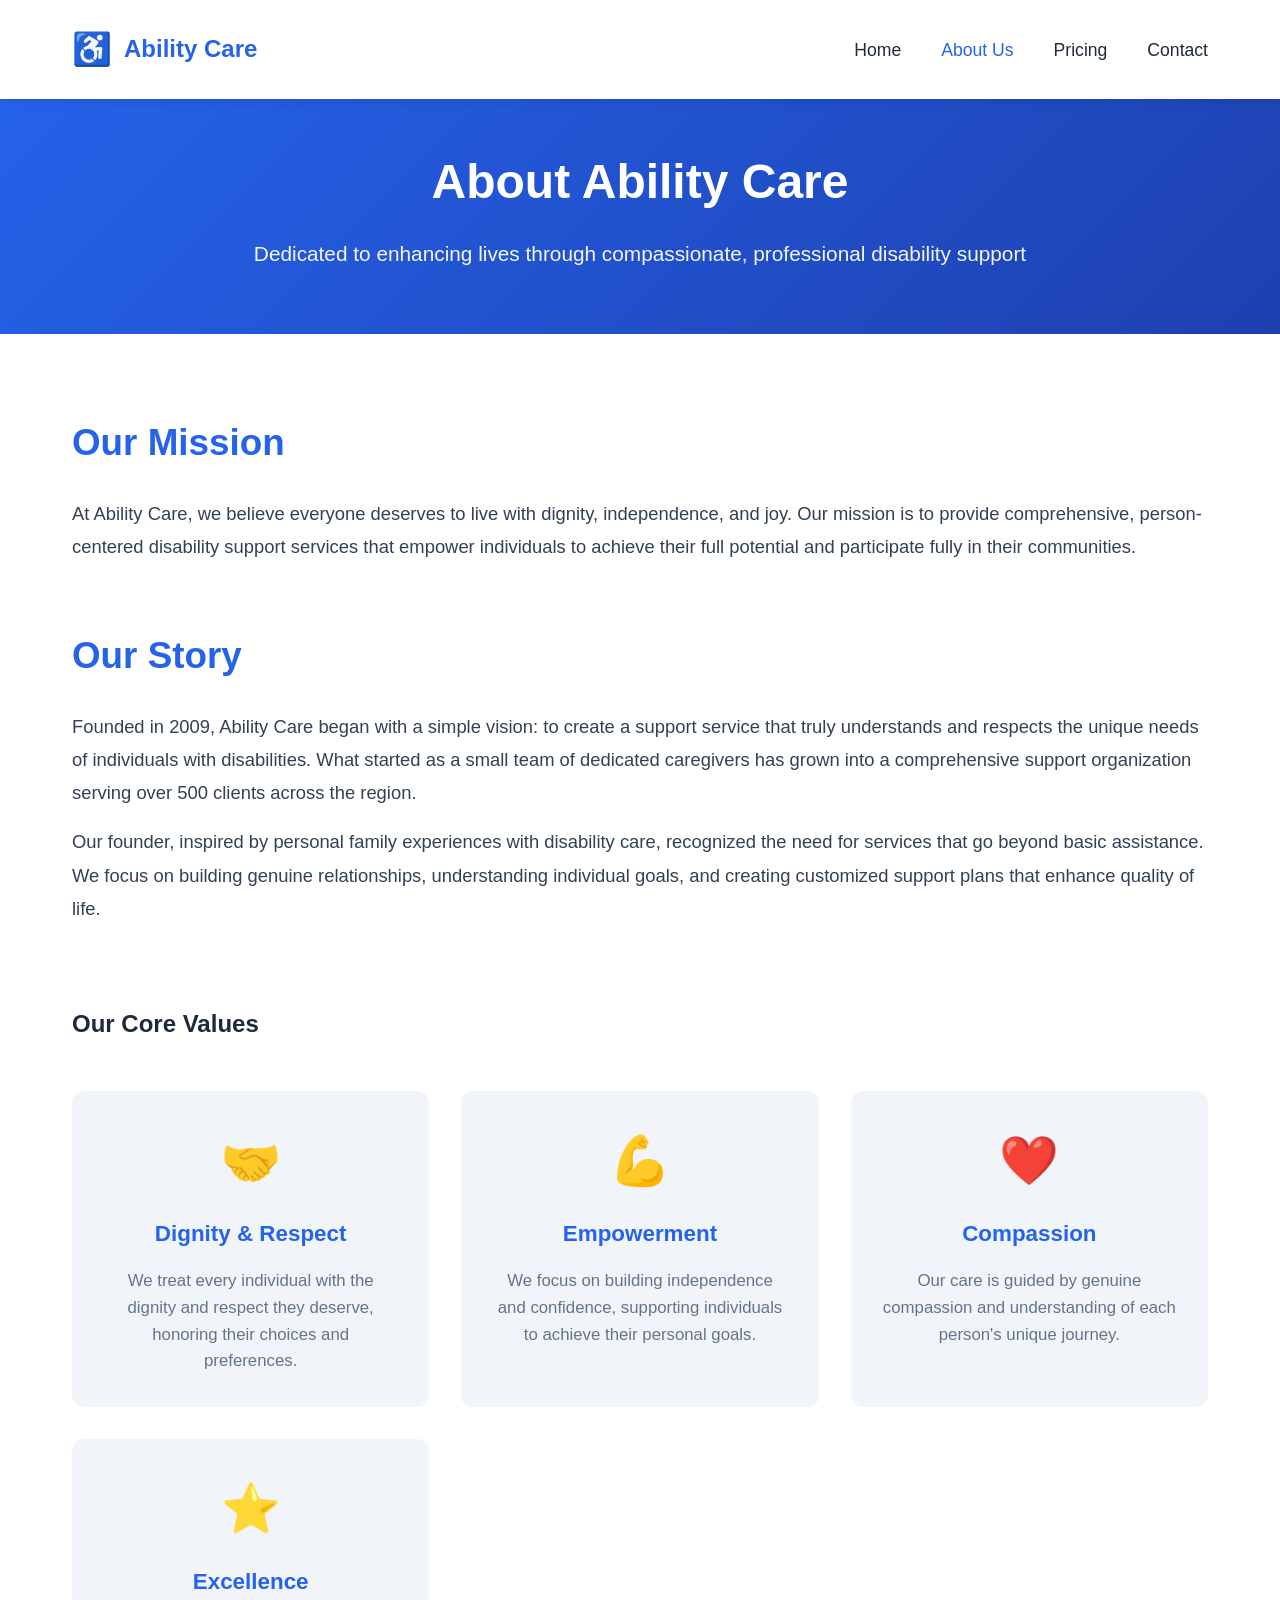
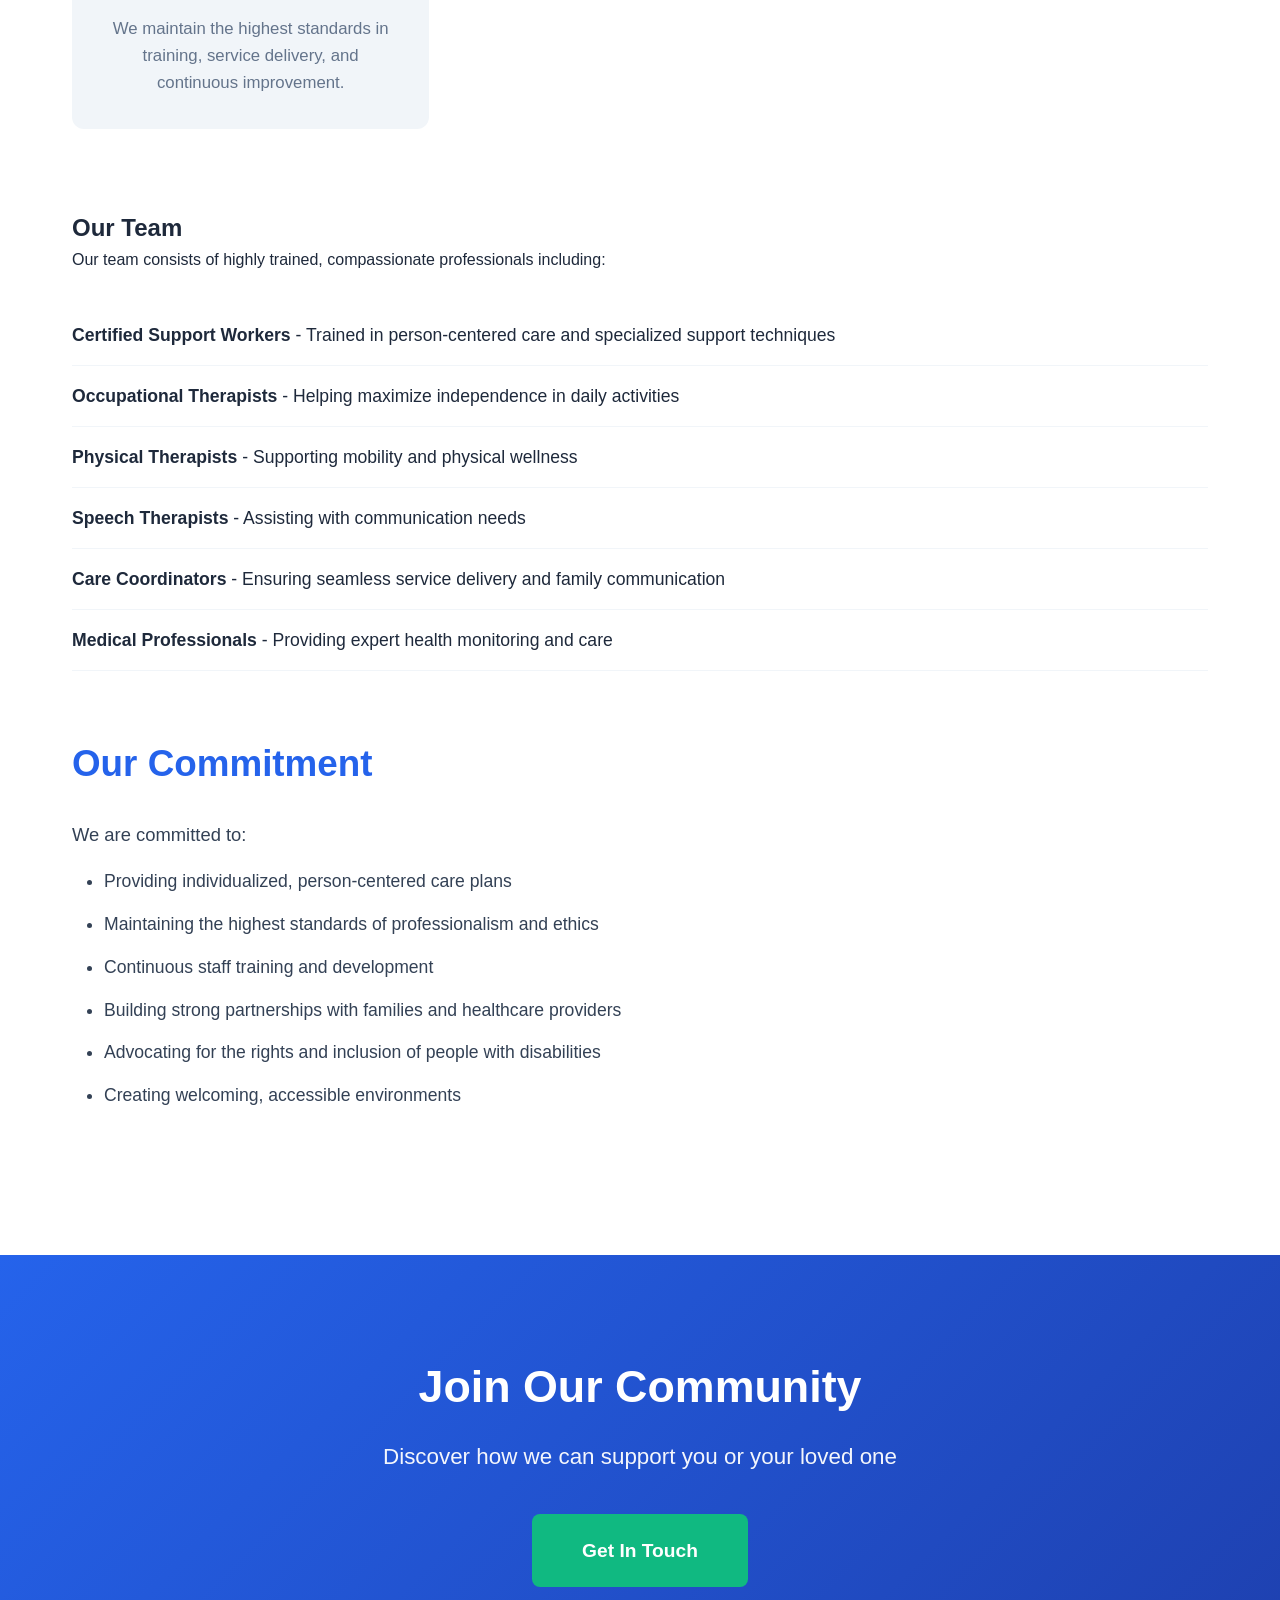
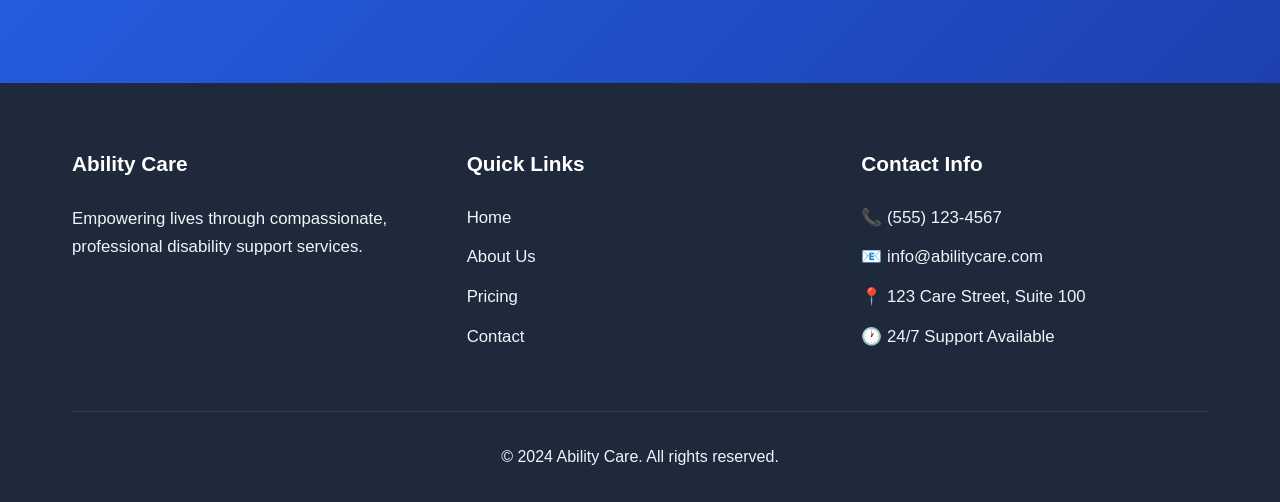
==== static/about.html @ 1b0aa0af "sdss" ====
<!DOCTYPE html>
<html lang="en">

<head>
    <meta charset="UTF-8">
    <meta name="viewport" content="width=device-width, initial-scale=1.0">
    <title>About Us - Ability Care</title>
    <link rel="stylesheet" href="style.css">
</head>

<body>
    <header>
        <nav>
            <div class="logo">
                <span class="logo-icon">♿</span>
                <span class="logo-text">Ability Care</span>
            </div>
            <ul class="nav-links">
                <li><a href="/">Home</a></li>
                <li><a href="/about-us" class="active">About Us</a></li>
                <li><a href="/pricing">Pricing</a></li>
                <li><a href="/contact-us">Contact</a></li>
            </ul>
            <button class="mobile-menu-btn" aria-label="Toggle menu">☰</button>
        </nav>
    </header>

    <section class="page-hero">
        <div class="container">
            <h1>About Ability Care</h1>
            <p>Dedicated to enhancing lives through compassionate, professional disability support</p>
        </div>
    </section>

    <section class="about-content">
        <div class="container">
            <div class="content-block">
                <h2>Our Mission</h2>
                <p>At Ability Care, we believe everyone deserves to live with dignity, independence, and joy. Our
                    mission is to provide comprehensive, person-centered disability support services that empower
                    individuals to achieve their full potential and participate fully in their communities.</p>
            </div>

            <div class="content-block">
                <h2>Our Story</h2>
                <p>Founded in 2009, Ability Care began with a simple vision: to create a support service that truly
                    understands and respects the unique needs of individuals with disabilities. What started as a small
                    team of dedicated caregivers has grown into a comprehensive support organization serving over 500
                    clients across the region.</p>
                <p>Our founder, inspired by personal family experiences with disability care, recognized the need for
                    services that go beyond basic assistance. We focus on building genuine relationships, understanding
                    individual goals, and creating customized support plans that enhance quality of life.</p>
            </div>

            <div class="values-section">
                <h2>Our Core Values</h2>
                <div class="values-grid">
                    <div class="value-card">
                        <div class="value-icon">🤝</div>
                        <h3>Dignity & Respect</h3>
                        <p>We treat every individual with the dignity and respect they deserve, honoring their choices
                            and preferences.</p>
                    </div>
                    <div class="value-card">
                        <div class="value-icon">💪</div>
                        <h3>Empowerment</h3>
                        <p>We focus on building independence and confidence, supporting individuals to achieve their
                            personal goals.</p>
                    </div>
                    <div class="value-card">
                        <div class="value-icon">❤️</div>
                        <h3>Compassion</h3>
                        <p>Our care is guided by genuine compassion and understanding of each person's unique journey.
                        </p>
                    </div>
                    <div class="value-card">
                        <div class="value-icon">⭐</div>
                        <h3>Excellence</h3>
                        <p>We maintain the highest standards in training, service delivery, and continuous improvement.
                        </p>
                    </div>
                </div>
            </div>

            <div class="team-section">
                <h2>Our Team</h2>
                <p>Our team consists of highly trained, compassionate professionals including:</p>
                <ul class="team-list">
                    <li><strong>Certified Support Workers</strong> - Trained in person-centered care and specialized
                        support techniques</li>
                    <li><strong>Occupational Therapists</strong> - Helping maximize independence in daily activities
                    </li>
                    <li><strong>Physical Therapists</strong> - Supporting mobility and physical wellness</li>
                    <li><strong>Speech Therapists</strong> - Assisting with communication needs</li>
                    <li><strong>Care Coordinators</strong> - Ensuring seamless service delivery and family communication
                    </li>
                    <li><strong>Medical Professionals</strong> - Providing expert health monitoring and care</li>
                </ul>
            </div>

            <div class="content-block">
                <h2>Our Commitment</h2>
                <p>We are committed to:</p>
                <ul>
                    <li>Providing individualized, person-centered care plans</li>
                    <li>Maintaining the highest standards of professionalism and ethics</li>
                    <li>Continuous staff training and development</li>
                    <li>Building strong partnerships with families and healthcare providers</li>
                    <li>Advocating for the rights and inclusion of people with disabilities</li>
                    <li>Creating welcoming, accessible environments</li>
                </ul>
            </div>
        </div>
    </section>

    <section class="cta-section">
        <div class="container">
            <h2>Join Our Community</h2>
            <p>Discover how we can support you or your loved one</p>
            <a href="/contact-us" class="cta-button primary large">Get In Touch</a>
        </div>
    </section>

    <footer>
        <div class="container">
            <div class="footer-content">
                <div class="footer-col">
                    <h3>Ability Care</h3>
                    <p>Empowering lives through compassionate, professional disability support services.</p>
                </div>
                <div class="footer-col">
                    <h4>Quick Links</h4>
                    <ul>
                        <li><a href="/">Home</a></li>
                        <li><a href="/about-us">About Us</a></li>
                        <li><a href="/pricing">Pricing</a></li>
                        <li><a href="/contact-us">Contact</a></li>
                    </ul>
                </div>
                <div class="footer-col">
                    <h4>Contact Info</h4>
                    <ul>
                        <li>📞 (555) 123-4567</li>
                        <li>📧 info@abilitycare.com</li>
                        <li>📍 123 Care Street, Suite 100</li>
                        <li>🕐 24/7 Support Available</li>
                    </ul>
                </div>
            </div>
            <div class="footer-bottom">
                <p>&copy; 2024 Ability Care. All rights reserved.</p>
            </div>
        </div>
    </footer>

    <script src="script.js"></script>
</body>

</html>
---- static/style.css ----
* {
    margin: 0;
    padding: 0;
    box-sizing: border-box;
}

:root {
    --primary: #2563eb;
    --primary-dark: #1e40af;
    --secondary: #10b981;
    --accent: #f59e0b;
    --dark: #1e293b;
    --dark-light: #334155;
    --gray: #64748b;
    --light: #f1f5f9;
    --white: #ffffff;
    --success: #10b981;
    --warning: #f59e0b;
    --danger: #ef4444;
}

body {
    font-family: 'Segoe UI', Tahoma, Geneva, Verdana, sans-serif;
    line-height: 1.6;
    color: var(--dark);
    background: var(--white);
    font-size: 16px;
}

.container {
    max-width: 1200px;
    margin: 0 auto;
    padding: 0 2rem;
}

/* Header & Navigation */
header {
    position: fixed;
    width: 100%;
    top: 0;
    z-index: 1000;
    background: var(--white);
    box-shadow: 0 2px 10px rgba(0, 0, 0, 0.1);
}

nav {
    max-width: 1200px;
    margin: 0 auto;
    padding: 1.5rem 2rem;
    display: flex;
    justify-content: space-between;
    align-items: center;
}

.logo {
    display: flex;
    align-items: center;
    gap: 0.75rem;
    font-size: 1.5rem;
    font-weight: bold;
    color: var(--primary);
    text-decoration: none;
}

.logo-icon {
    font-size: 2rem;
}

.nav-links {
    display: flex;
    gap: 2.5rem;
    list-style: none;
}

.nav-links a {
    color: var(--dark);
    text-decoration: none;
    font-weight: 500;
    font-size: 1.1rem;
    transition: color 0.3s;
    padding: 0.5rem 0;
}

.nav-links a:hover,
.nav-links a.active {
    color: var(--primary);
}

.mobile-menu-btn {
    display: none;
    background: none;
    border: none;
    font-size: 2rem;
    cursor: pointer;
    color: var(--primary);
}

/* Hero Section */
.hero {
    margin-top: 80px;
    padding: 6rem 2rem;
    background: linear-gradient(135deg, var(--primary) 0%, var(--primary-dark) 100%);
    color: var(--white);
    text-align: center;
}

.hero-content {
    max-width: 900px;
    margin: 0 auto;
}

.hero h1 {
    font-size: 3.5rem;
    margin-bottom: 1.5rem;
    line-height: 1.2;
}

.hero p {
    font-size: 1.4rem;
    margin-bottom: 2.5rem;
    opacity: 0.95;
}

.hero-buttons {
    display: flex;
    gap: 1.5rem;
    justify-content: center;
    flex-wrap: wrap;
}

/* Buttons */
.cta-button {
    display: inline-block;
    padding: 1rem 2.5rem;
    text-decoration: none;
    border-radius: 8px;
    font-weight: 600;
    font-size: 1.1rem;
    transition: all 0.3s;
    border: 2px solid transparent;
    cursor: pointer;
}

.cta-button.primary {
    background: var(--secondary);
    color: var(--white);
}

.cta-button.primary:hover {
    background: #059669;
    transform: translateY(-2px);
    box-shadow: 0 8px 20px rgba(16, 185, 129, 0.4);
}

.cta-button.secondary {
    background: transparent;
    color: var(--white);
    border: 2px solid var(--white);
}

.cta-button.secondary:hover {
    background: var(--white);
    color: var(--primary);
}

.cta-button.large {
    padding: 1.2rem 3rem;
    font-size: 1.2rem;
}

/* Page Hero */
.page-hero {
    margin-top: 80px;
    padding: 4rem 2rem;
    background: linear-gradient(135deg, var(--primary) 0%, var(--primary-dark) 100%);
    color: var(--white);
    text-align: center;
}

.page-hero h1 {
    font-size: 3rem;
    margin-bottom: 1rem;
}

.page-hero p {
    font-size: 1.3rem;
    opacity: 0.95;
}

/* Services Section */
.services-section {
    padding: 5rem 2rem;
}

.section-header {
    text-align: center;
    margin-bottom: 4rem;
}

.section-title {
    font-size: 2.8rem;
    margin-bottom: 1rem;
    color: var(--dark);
}

.section-subtitle {
    font-size: 1.3rem;
    color: var(--gray);
}

.services-grid {
    display: grid;
    grid-template-columns: repeat(auto-fit, minmax(320px, 1fr));
    gap: 2.5rem;
}

.service-card {
    padding: 2.5rem;
    background: var(--white);
    border-radius: 12px;
    box-shadow: 0 4px 20px rgba(0, 0, 0, 0.08);
    transition: all 0.3s;
    border: 2px solid var(--light);
}

.service-card:hover {
    transform: translateY(-8px);
    box-shadow: 0 8px 30px rgba(37, 99, 235, 0.15);
    border-color: var(--primary);
}

.service-card .service-icon,
.service-icon {
    font-size: 3.5rem;
    margin-bottom: 1.5rem;
}

.service-card h3 {
    font-size: 1.5rem;
    margin-bottom: 1rem;
    color: var(--primary);
}

.service-card p {
    color: var(--gray);
    font-size: 1.1rem;
}

/* Stats Section */
.stats-section {
    padding: 5rem 2rem;
    background: var(--light);
}

.stats-grid {
    display: grid;
    grid-template-columns: repeat(auto-fit, minmax(250px, 1fr));
    gap: 2rem;
}

.stat-card {
    text-align: center;
    padding: 2rem;
    background: var(--white);
    border-radius: 12px;
    box-shadow: 0 4px 15px rgba(0, 0, 0, 0.05);
}

.stat-number {
    font-size: 3.5rem;
    font-weight: bold;
    color: var(--primary);
    margin-bottom: 0.5rem;
}

.stat-label {
    font-size: 1.2rem;
    color: var(--gray);
}

/* Content Blocks */
.about-content {
    padding: 5rem 2rem;
}

.content-block {
    margin-bottom: 4rem;
}

.content-block h2 {
    font-size: 2.3rem;
    margin-bottom: 1.5rem;
    color: var(--primary);
}

.content-block p {
    font-size: 1.15rem;
    color: var(--dark-light);
    margin-bottom: 1rem;
    line-height: 1.8;
}

.content-block ul {
    margin-left: 2rem;
    margin-top: 1rem;
}

.content-block li {
    font-size: 1.1rem;
    margin-bottom: 0.8rem;
    color: var(--dark-light);
    line-height: 1.7;
}

/* Values Section */
.values-section {
    margin: 5rem 0;
}

.values-grid {
    display: grid;
    grid-template-columns: repeat(auto-fit, minmax(280px, 1fr));
    gap: 2rem;
    margin-top: 3rem;
}

.value-card {
    padding: 2rem;
    background: var(--light);
    border-radius: 12px;
    text-align: center;
}

.value-icon {
    font-size: 3rem;
    margin-bottom: 1rem;
}

.value-card h3 {
    font-size: 1.4rem;
    margin-bottom: 1rem;
    color: var(--primary);
}

.value-card p {
    color: var(--gray);
    font-size: 1.05rem;
}

/* Team Section */
.team-section {
    margin: 4rem 0;
}

.team-list {
    list-style: none;
    margin-top: 2rem;
}

.team-list li {
    padding: 1rem 0;
    border-bottom: 1px solid var(--light);
    font-size: 1.1rem;
}

/* Pricing Section */
.pricing-section {
    padding: 5rem 2rem;
}

.pricing-intro {
    text-align: center;
    max-width: 800px;
    margin: 0 auto 4rem;
    font-size: 1.2rem;
    color: var(--gray);
}

.pricing-grid {
    display: grid;
    grid-template-columns: repeat(auto-fit, minmax(320px, 1fr));
    gap: 2.5rem;
    margin-bottom: 4rem;
}

.pricing-card {
    background: var(--white);
    border: 2px solid var(--light);
    border-radius: 12px;
    padding: 2.5rem;
    text-align: center;
    transition: all 0.3s;
    position: relative;
}

.pricing-card.popular {
    border-color: var(--primary);
    box-shadow: 0 8px 30px rgba(37, 99, 235, 0.2);
    transform: scale(1.05);
}

.pricing-card.popular::before {
    content: 'Most Popular';
    position: absolute;
    top: -15px;
    left: 50%;
    transform: translateX(-50%);
    background: var(--primary);
    color: var(--white);
    padding: 0.5rem 1.5rem;
    border-radius: 20px;
    font-size: 0.9rem;
    font-weight: 600;
}

.pricing-card:hover {
    transform: translateY(-8px);
    box-shadow: 0 10px 35px rgba(0, 0, 0, 0.1);
}

.pricing-card h3 {
    font-size: 1.8rem;
    margin-bottom: 1rem;
    color: var(--dark);
}

.pricing-price {
    font-size: 3rem;
    font-weight: bold;
    color: var(--primary);
    margin-bottom: 0.5rem;
}

.pricing-period {
    color: var(--gray);
    margin-bottom: 2rem;
    font-size: 1.1rem;
}

.pricing-features {
    list-style: none;
    margin: 2rem 0;
    text-align: left;
}

.pricing-features li {
    padding: 0.8rem 0;
    border-bottom: 1px solid var(--light);
    color: var(--dark-light);
    font-size: 1.05rem;
}

.pricing-features li:before {
    content: '✓ ';
    color: var(--secondary);
    font-weight: bold;
    margin-right: 0.5rem;
}

.pricing-note {
    background: var(--light);
    padding: 2.5rem;
    border-radius: 12px;
    text-align: center;
    margin-bottom: 3rem;
}

.pricing-note h3 {
    font-size: 1.8rem;
    margin-bottom: 1rem;
    color: var(--primary);
}

/* Funding Section */
.funding-section {
    margin-top: 5rem;
}

.funding-section h2 {
    text-align: center;
    font-size: 2.5rem;
    margin-bottom: 3rem;
    color: var(--primary);
}

.funding-grid {
    display: grid;
    grid-template-columns: repeat(auto-fit, minmax(280px, 1fr));
    gap: 2rem;
}

.funding-card {
    padding: 2rem;
    background: var(--white);
    border: 2px solid var(--light);
    border-radius: 12px;
}

.funding-card h3 {
    font-size: 1.4rem;
    margin-bottom: 1rem;
    color: var(--primary);
}

.funding-card p {
    color: var(--gray);
    font-size: 1.05rem;
}

/* FAQ Section */
.faq-section {
    padding: 5rem 2rem;
    background: var(--light);
}

.faq-section h2 {
    text-align: center;
    font-size: 2.5rem;
    margin-bottom: 3rem;
    color: var(--primary);
}

.faq-grid {
    display: grid;
    grid-template-columns: repeat(auto-fit, minmax(300px, 1fr));
    gap: 2rem;
}

.faq-item {
    background: var(--white);
    padding: 2rem;
    border-radius: 12px;
}

.faq-item h3 {
    font-size: 1.3rem;
    margin-bottom: 1rem;
    color: var(--dark);
}

.faq-item p {
    color: var(--gray);
    line-height: 1.7;
}

/* Contact Section */
.contact-section {
    padding: 5rem 2rem;
}

.contact-grid {
    display: grid;
    grid-template-columns: 1fr 1.2fr;
    gap: 4rem;
}

.contact-info h2 {
    font-size: 2.3rem;
    margin-bottom: 1.5rem;
    color: var(--primary);
}

.contact-methods {
    margin-top: 3rem;
}

.contact-method {
    display: flex;
    gap: 1.5rem;
    margin-bottom: 2.5rem;
    padding: 1.5rem;
    background: var(--light);
    border-radius: 8px;
}

.method-icon {
    font-size: 2.5rem;
}

.method-details h3 {
    font-size: 1.3rem;
    margin-bottom: 0.5rem;
    color: var(--primary);
}

.method-details p {
    font-size: 1.1rem;
    color: var(--dark-light);
}

.method-details small {
    color: var(--gray);
    font-size: 0.95rem;
}

.emergency-notice {
    background: #fef2f2;
    border-left: 4px solid var(--danger);
    padding: 1.5rem;
    border-radius: 8px;
    margin-top: 2rem;
}

.emergency-notice h3 {
    color: var(--danger);
    margin-bottom: 0.5rem;
}

/* Contact Form */
.contact-form-container h2 {
    font-size: 2.3rem;
    margin-bottom: 2rem;
    color: var(--primary);
}

.contact-form {
    background: var(--light);
    padding: 2.5rem;
    border-radius: 12px;
}

.form-group {
    margin-bottom: 1.5rem;
}

.form-group label {
    display: block;
    margin-bottom: 0.5rem;
    font-weight: 600;
    color: var(--dark);
    font-size: 1.05rem;
}

.form-group input,
.form-group textarea,
.form-group select {
    width: 100%;
    padding: 1rem;
    border: 2px solid #e2e8f0;
    border-radius: 8px;
    font-family: inherit;
    font-size: 1rem;
    transition: border-color 0.3s;
}

.form-group input:focus,
.form-group textarea:focus,
.form-group select:focus {
    outline: none;
    border-color: var(--primary);
}

.form-group textarea {
    resize: vertical;
    min-height: 150px;
}

.checkbox-group label {
    display: flex;
    align-items: center;
    gap: 0.5rem;
    font-weight: normal;
}

.checkbox-group input[type="checkbox"] {
    width: auto;
}

/* Map Section */
.map-section {
    padding: 5rem 2rem;
    background: var(--light);
}

.map-section h2 {
    text-align: center;
    font-size: 2.5rem;
    margin-bottom: 2rem;
    color: var(--primary);
}

.map-placeholder {
    background: var(--white);
    padding: 4rem 2rem;
    border-radius: 12px;
    text-align: center;
    border: 2px dashed var(--gray);
}

.map-placeholder p {
    font-size: 1.2rem;
    color: var(--gray);
    margin-bottom: 1rem;
}

/* CTA Section */
.cta-section {
    padding: 6rem 2rem;
    background: linear-gradient(135deg, var(--primary) 0%, var(--primary-dark) 100%);
    color: var(--white);
    text-align: center;
}

.cta-section h2 {
    font-size: 2.8rem;
    margin-bottom: 1rem;
}

.cta-section p {
    font-size: 1.4rem;
    margin-bottom: 2.5rem;
    opacity: 0.95;
}

/* Footer */
footer {
    background: var(--dark);
    color: var(--light);
    padding: 4rem 2rem 2rem;
}

.footer-content {
    display: grid;
    grid-template-columns: repeat(auto-fit, minmax(250px, 1fr));
    gap: 3rem;
    margin-bottom: 3rem;
}

.footer-col h3,
.footer-col h4 {
    color: var(--white);
    margin-bottom: 1.5rem;
    font-size: 1.3rem;
}

.footer-col p {
    line-height: 1.7;
    font-size: 1.05rem;
}

.footer-col ul {
    list-style: none;
}

.footer-col ul li {
    margin-bottom: 0.8rem;
    font-size: 1.05rem;
}

.footer-col ul li a {
    color: var(--light);
    text-decoration: none;
    transition: color 0.3s;
}

.footer-col ul li a:hover {
    color: var(--primary);
}

.footer-bottom {
    border-top: 1px solid var(--dark-light);
    padding-top: 2rem;
    text-align: center;
}

/* Loading State */
.loading {
    text-align: center;
    padding: 3rem;
    color: var(--gray);
    font-size: 1.2rem;
}

/* Responsive Design */
@media (max-width: 968px) {
    .contact-grid {
        grid-template-columns: 1fr;
    }

    .pricing-card.popular {
        transform: scale(1);
    }
}

@media (max-width: 768px) {
    .hero h1 {
        font-size: 2.5rem;
    }

    .hero p {
        font-size: 1.2rem;
    }

    .page-hero h1 {
        font-size: 2.3rem;
    }

    .nav-links {
        display: none;
    }

    .mobile-menu-btn {
        display: block;
    }

    .section-title {
        font-size: 2.2rem;
    }

    .services-grid {
        grid-template-columns: 1fr;
    }

    .hero-buttons {
        flex-direction: column;
        align-items: center;
    }

    .cta-button {
        width: 100%;
        max-width: 300px;
    }
}

/* Accessibility Enhancements */
:focus-visible {
    outline: 3px solid var(--primary);
    outline-offset: 2px;
}

@media (prefers-reduced-motion: reduce) {
    * {
        animation-duration: 0.01ms !important;
        animation-iteration-count: 1 !important;
        transition-duration: 0.01ms !important;
    }
}

/* High contrast mode support */
@media (prefers-contrast: high) {
    :root {
        --primary: #0047ab;
        --dark: #000000;
        --light: #ffffff;
    }
}
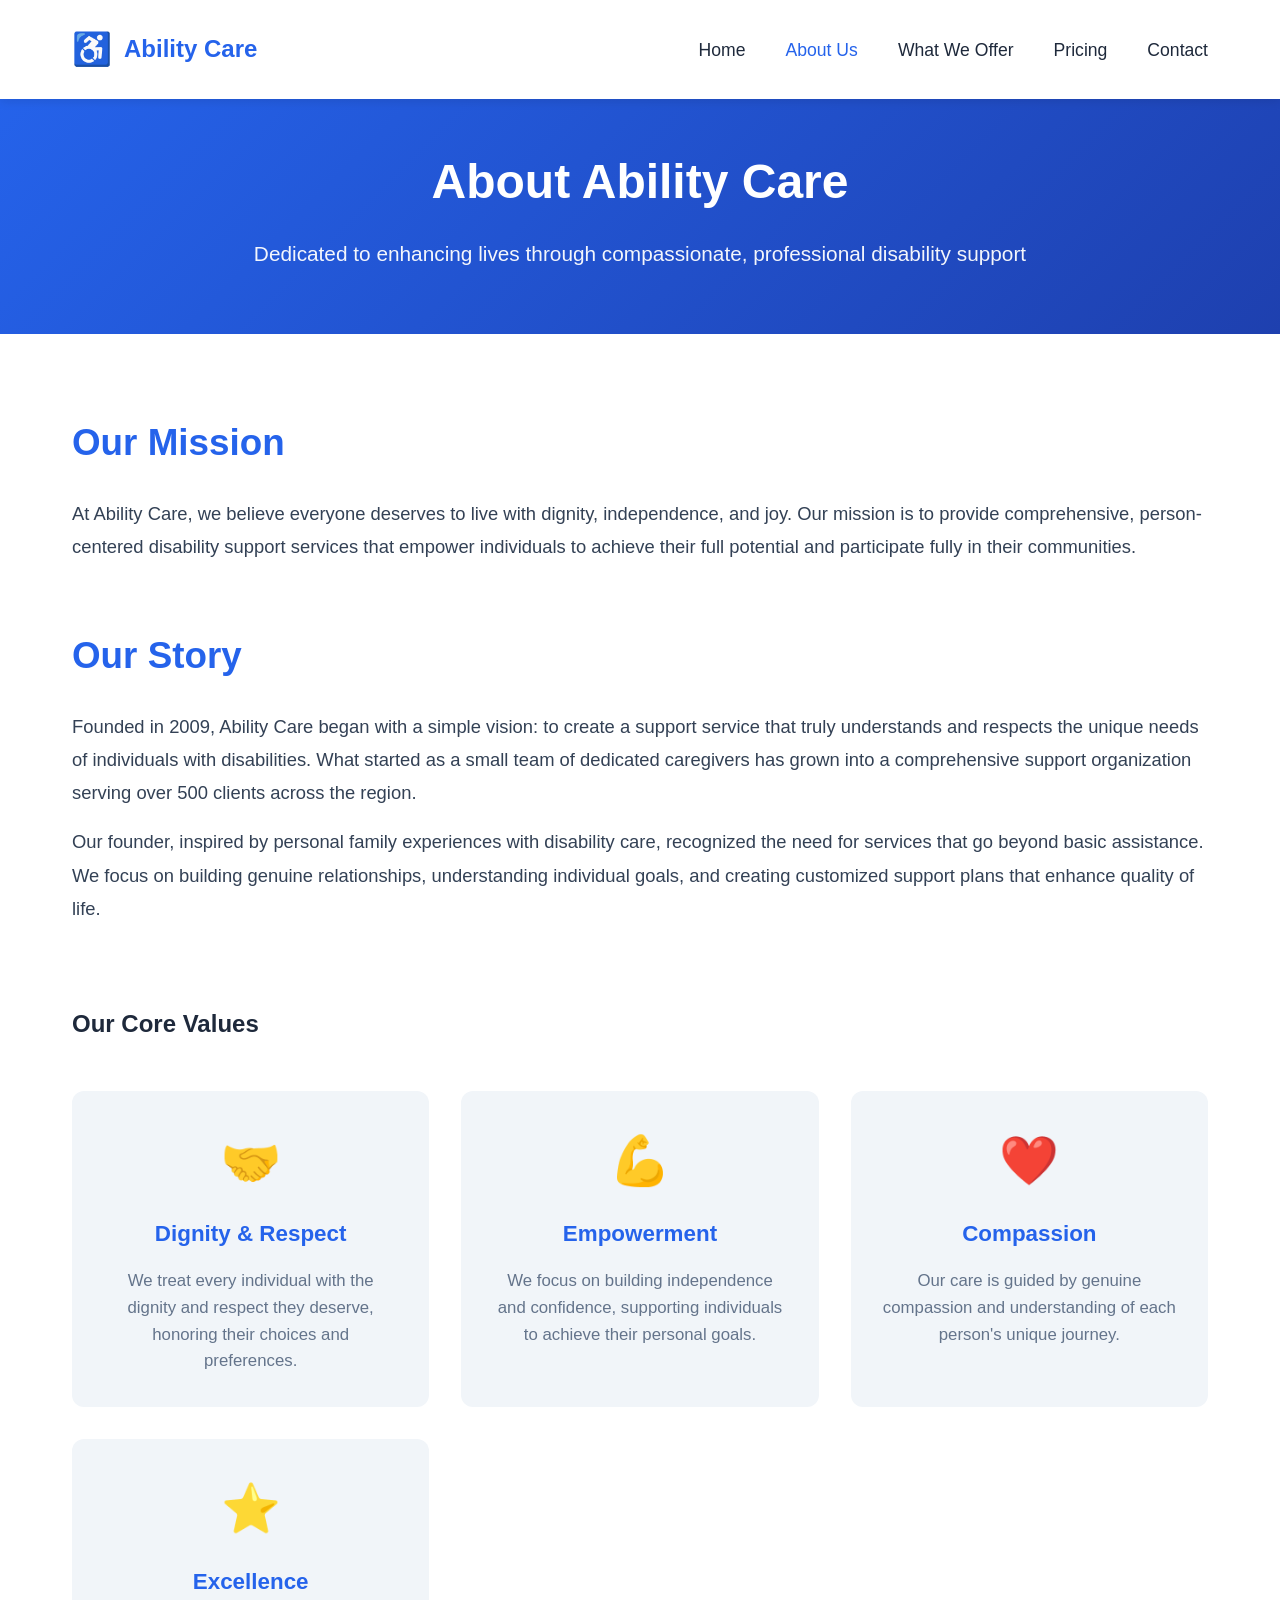
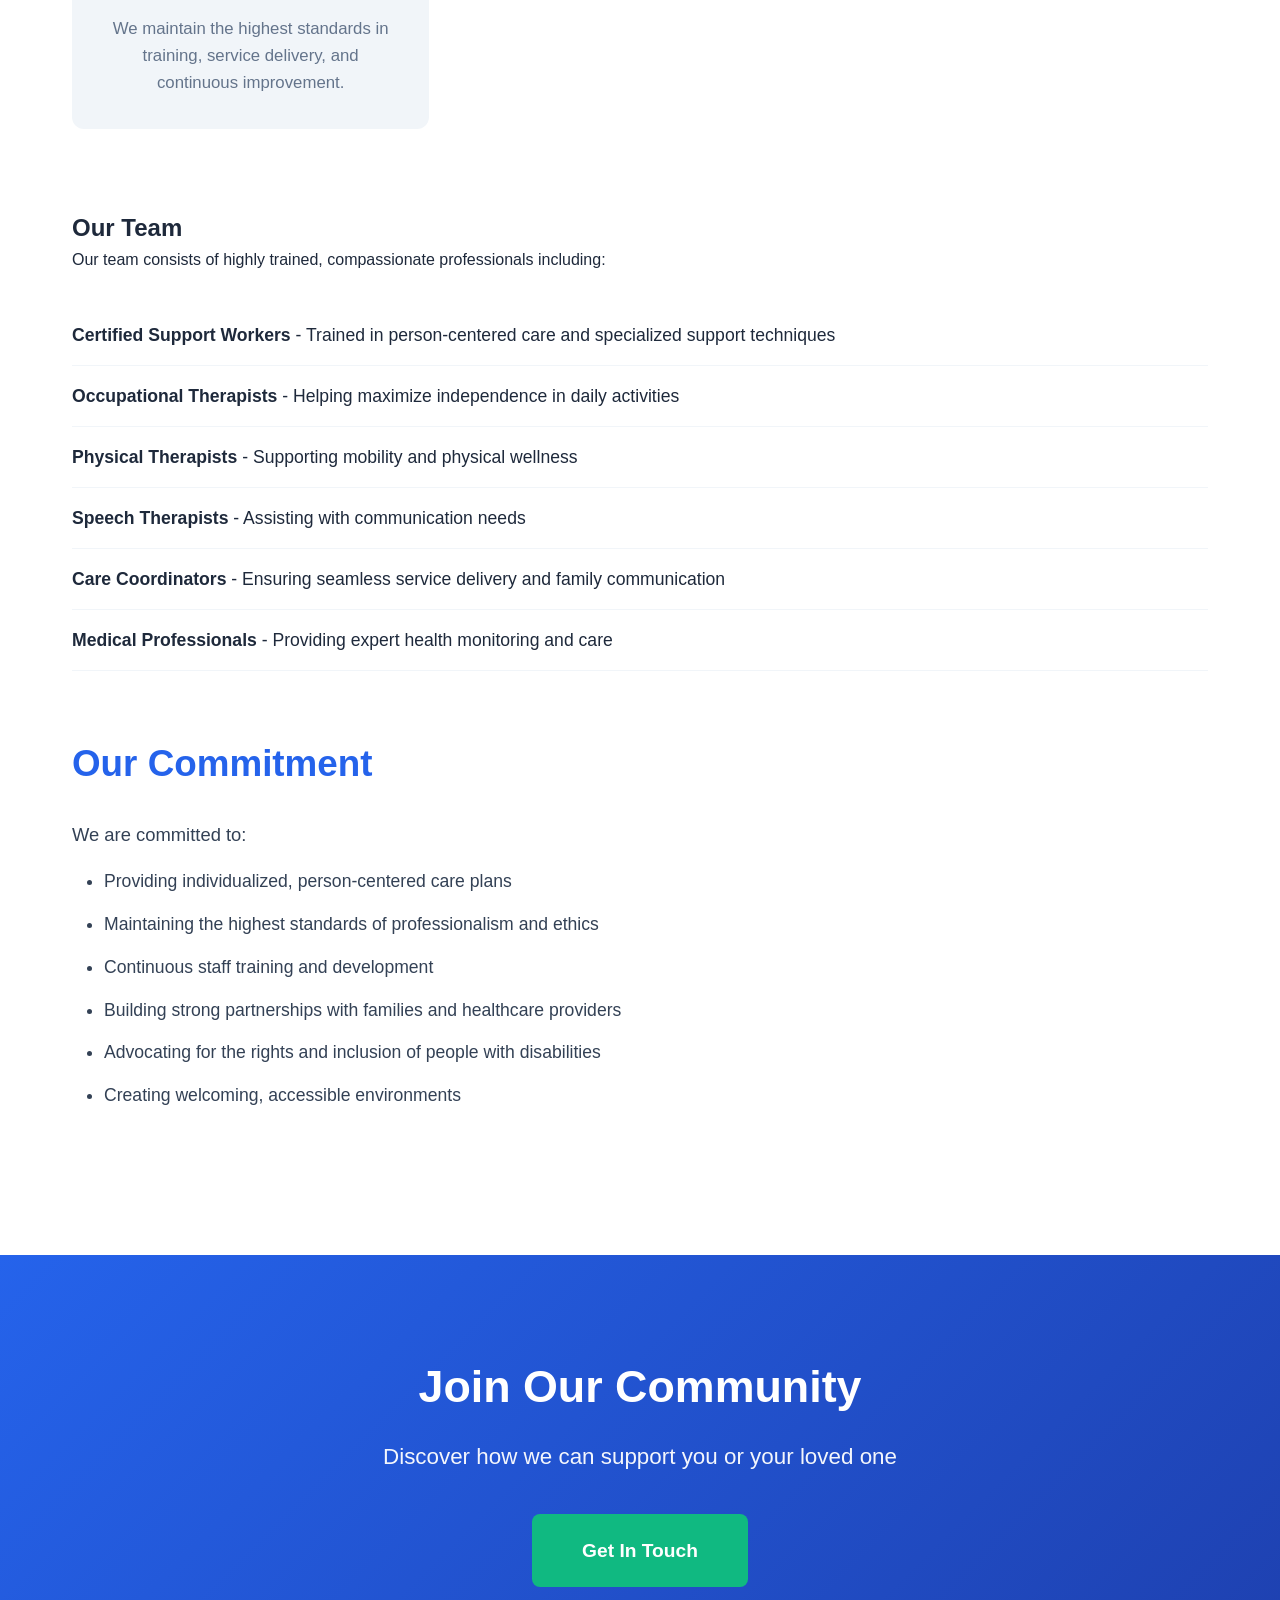
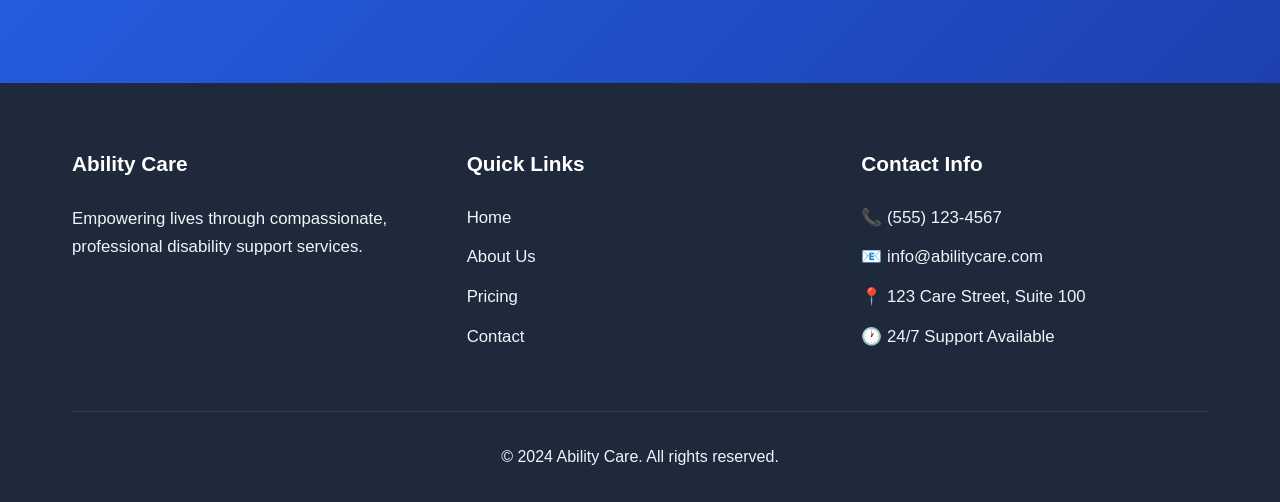
==== commit 82bbb8d2: "menu copy" ====
--- a/static/about.html
+++ b/static/about.html
@@ -18,11 +18,19 @@
             <ul class="nav-links">
                 <li><a href="/">Home</a></li>
                 <li><a href="/about-us" class="active">About Us</a></li>
+                <li><a href="/what-we-offer">What We Offer</a></li>
                 <li><a href="/pricing">Pricing</a></li>
                 <li><a href="/contact-us">Contact</a></li>
             </ul>
             <button class="mobile-menu-btn" aria-label="Toggle menu">☰</button>
         </nav>
+        <div class="mobile-menu">
+            <a href="/">Home</a>
+            <a href="/about-us" class="active">About Us</a>
+            <a href="/what-we-offer">What We Offer</a>
+            <a href="/pricing">Pricing</a>
+            <a href="/contact-us">Contact</a>
+        </div>
     </header>
 
     <section class="page-hero">
--- a/static/style.css
+++ b/static/style.css
@@ -50,6 +50,7 @@
     display: flex;
     justify-content: space-between;
     align-items: center;
+    position: relative;
 }
 
 .logo {
@@ -60,6 +61,7 @@
     font-weight: bold;
     color: var(--primary);
     text-decoration: none;
+    z-index: 1001;
 }
 
 .logo-icon {
@@ -93,6 +95,44 @@
     font-size: 2rem;
     cursor: pointer;
     color: var(--primary);
+    z-index: 1001;
+    padding: 0.5rem;
+}
+
+.mobile-menu {
+    display: none;
+    flex-direction: column;
+    background: var(--white);
+    position: absolute;
+    top: 100%;
+    left: 0;
+    right: 0;
+    box-shadow: 0 8px 16px rgba(0, 0, 0, 0.1);
+    max-height: 0;
+    overflow: hidden;
+    transition: max-height 0.4s ease-in-out;
+}
+
+.mobile-menu.active {
+    display: flex;
+    max-height: 500px;
+}
+
+.mobile-menu a {
+    padding: 1.2rem 2rem;
+    color: var(--dark);
+    text-decoration: none;
+    font-weight: 500;
+    font-size: 1.1rem;
+    border-bottom: 1px solid var(--light);
+    transition: all 0.3s;
+}
+
+.mobile-menu a:hover,
+.mobile-menu a.active {
+    background: var(--primary);
+    color: var(--white);
+    padding-left: 2.5rem;
 }
 
 /* Hero Section */
@@ -771,6 +811,165 @@
     font-size: 1.2rem;
 }
 
+/* Services Detail Section */
+.services-detail-section {
+    padding: 5rem 2rem;
+}
+
+.service-detail {
+    display: grid;
+    grid-template-columns: 100px 1fr;
+    gap: 2rem;
+    margin-bottom: 4rem;
+    padding: 2rem;
+    background: var(--light);
+    border-radius: 12px;
+    border-left: 5px solid var(--primary);
+}
+
+.service-detail-icon {
+    font-size: 4rem;
+    text-align: center;
+}
+
+.service-detail-content h2 {
+    font-size: 2rem;
+    color: var(--primary);
+    margin-bottom: 1rem;
+}
+
+.service-detail-content p {
+    font-size: 1.15rem;
+    color: var(--dark-light);
+    margin-bottom: 1.5rem;
+    line-height: 1.7;
+}
+
+.service-features {
+    list-style: none;
+    padding: 0;
+}
+
+.service-features li {
+    padding: 0.8rem 0;
+    padding-left: 2rem;
+    position: relative;
+    color: var(--dark-light);
+    font-size: 1.05rem;
+    line-height: 1.6;
+}
+
+.service-features li:before {
+    content: '✓';
+    position: absolute;
+    left: 0;
+    color: var(--secondary);
+    font-weight: bold;
+    font-size: 1.2rem;
+}
+
+/* Additional Programs Section */
+.additional-programs {
+    padding: 5rem 2rem;
+    background: var(--light);
+}
+
+.additional-programs h2 {
+    text-align: center;
+    font-size: 2.5rem;
+    color: var(--primary);
+    margin-bottom: 3rem;
+}
+
+.programs-grid {
+    display: grid;
+    grid-template-columns: repeat(auto-fit, minmax(300px, 1fr));
+    gap: 2rem;
+    margin-top: 2rem;
+}
+
+.program-card {
+    background: var(--white);
+    padding: 2rem;
+    border-radius: 12px;
+    box-shadow: 0 4px 15px rgba(0, 0, 0, 0.05);
+    transition: transform 0.3s;
+}
+
+.program-card:hover {
+    transform: translateY(-5px);
+    box-shadow: 0 8px 25px rgba(0, 0, 0, 0.1);
+}
+
+.program-card h3 {
+    font-size: 1.4rem;
+    margin-bottom: 1rem;
+    color: var(--dark);
+}
+
+.program-card p {
+    color: var(--gray);
+    line-height: 1.6;
+}
+
+/* Individualized Care Section */
+.individualized-care {
+    padding: 5rem 2rem;
+}
+
+.individualized-care h2 {
+    text-align: center;
+    font-size: 2.5rem;
+    color: var(--primary);
+    margin-bottom: 2rem;
+}
+
+.centered-text {
+    text-align: center;
+    font-size: 1.2rem;
+    color: var(--gray);
+    margin-bottom: 3rem;
+    max-width: 800px;
+    margin-left: auto;
+    margin-right: auto;
+}
+
+.care-features {
+    display: grid;
+    grid-template-columns: repeat(auto-fit, minmax(250px, 1fr));
+    gap: 2rem;
+    margin-top: 3rem;
+}
+
+.care-feature {
+    text-align: center;
+    padding: 2rem;
+}
+
+.feature-number {
+    display: inline-block;
+    width: 60px;
+    height: 60px;
+    line-height: 60px;
+    background: var(--primary);
+    color: var(--white);
+    border-radius: 50%;
+    font-size: 1.8rem;
+    font-weight: bold;
+    margin-bottom: 1.5rem;
+}
+
+.care-feature h3 {
+    font-size: 1.4rem;
+    color: var(--dark);
+    margin-bottom: 1rem;
+}
+
+.care-feature p {
+    color: var(--gray);
+    line-height: 1.6;
+}
+
 /* Responsive Design */
 @media (max-width: 968px) {
     .contact-grid {
@@ -795,12 +994,21 @@
         font-size: 2.3rem;
     }
 
+    nav {
+        flex-wrap: wrap;
+    }
+
     .nav-links {
         display: none;
     }
 
     .mobile-menu-btn {
         display: block;
+    }
+
+    .mobile-menu {
+        display: flex;
+        width: 100%;
     }
 
     .section-title {
@@ -819,6 +1027,23 @@
     .cta-button {
         width: 100%;
         max-width: 300px;
+    }
+
+    .service-detail {
+        grid-template-columns: 1fr;
+        gap: 1rem;
+    }
+
+    .service-detail-icon {
+        font-size: 3rem;
+    }
+
+    .care-features {
+        grid-template-columns: 1fr;
+    }
+
+    .contact-grid {
+        grid-template-columns: 1fr;
     }
 }
 
